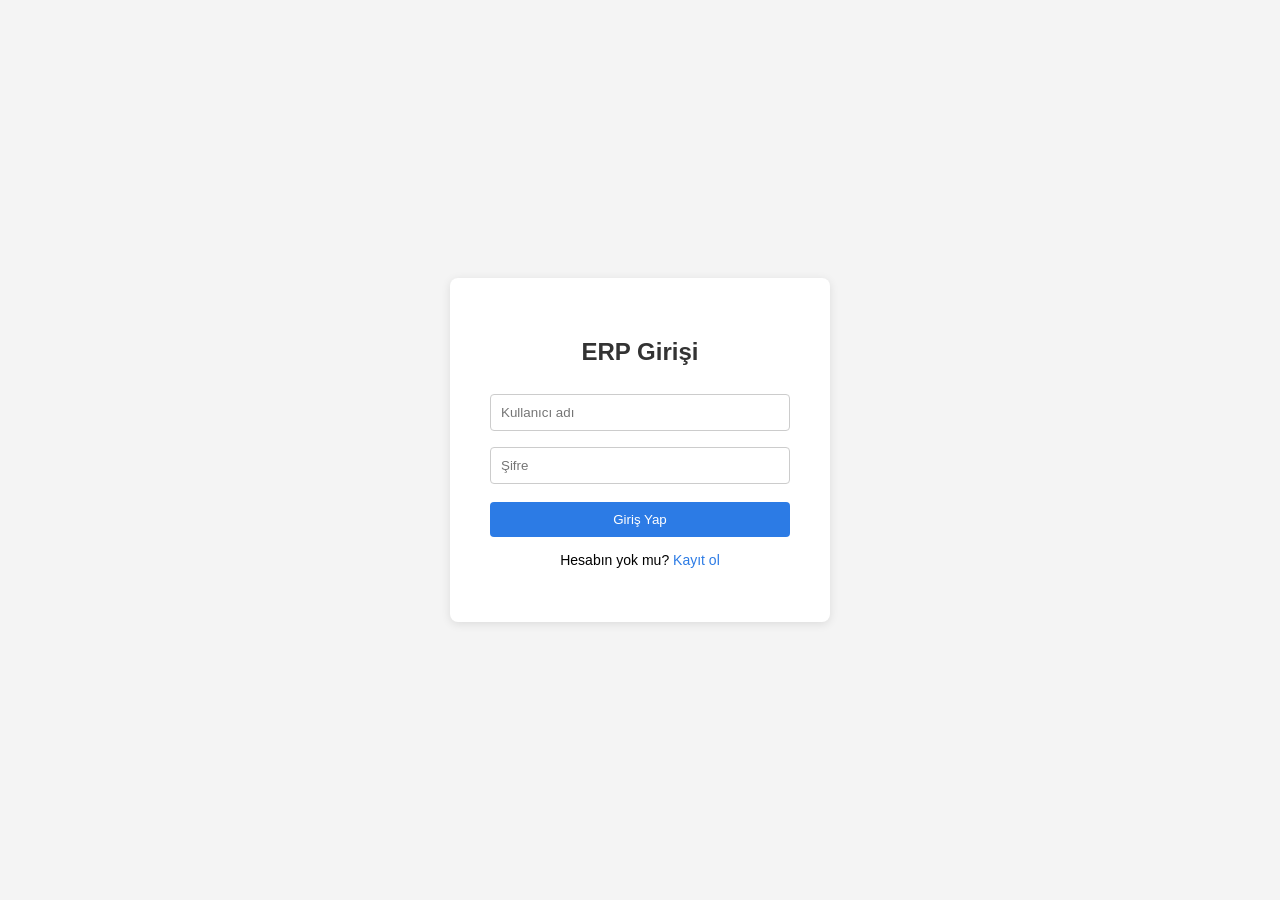
==== frontend/login.html @ ab796028 "first" ====
<!DOCTYPE html>
<html lang="tr">

<head>
    <meta charset="UTF-8">
    <title>ERP - Giriş</title>
    <style>
        body {
            font-family: Arial, sans-serif;
            background: #f4f4f4;
            display: flex;
            justify-content: center;
            align-items: center;
            height: 100vh;
            margin: 0;
        }

        .login-box {
            background: white;
            padding: 40px;
            border-radius: 8px;
            box-shadow: 0 2px 10px rgba(0, 0, 0, 0.1);
            width: 300px;
        }

        h2 {
            text-align: center;
            color: #333;
        }

        input {
            width: 100%;
            padding: 10px;
            margin: 8px 0;
            box-sizing: border-box;
            border: 1px solid #ccc;
            border-radius: 4px;
        }

        button {
            width: 100%;
            padding: 10px;
            background: #2c7be5;
            color: white;
            border: none;
            border-radius: 4px;
            cursor: pointer;
            margin-top: 10px;
        }

        button:hover {
            background: #1a5cb8;
        }

        #message {
            color: red;
            text-align: center;
            margin-top: 10px;
            font-size: 14px;
        }
    </style>
</head>

<body>

    <div class="login-box">
        <h2>ERP Girişi</h2>
        <input type="text" id="username" placeholder="Kullanıcı adı">
        <input type="password" id="password" placeholder="Şifre">
        <button onclick="login()">Giriş Yap</button>
        <p id="message"></p>
        <p style="text-align: center; margin-top: 15px; font-size: 14px;">
            Hesabın yok mu? <a href="register.html" style="color: #2c7be5; text-decoration: none;">Kayıt ol</a>
        </p>
    </div>

    <script>
        const API_URL = "http://localhost:5077/api";

        async function login() {
            const username = document.getElementById("username").value;
            const password = document.getElementById("password").value;
            const messageEl = document.getElementById("message");

            messageEl.textContent = "";

            try {
                const response = await fetch(`${API_URL}/users/login`, {
                    method: "POST",
                    headers: { "Content-Type": "application/json" },
                    body: JSON.stringify({ username, password })
                });

                if (!response.ok) {
                    messageEl.textContent = "Kullanıcı adı veya şifre hatalı.";
                    return;
                }

                const data = await response.json();

                sessionStorage.setItem("token", data.token);
                sessionStorage.setItem("username", data.username);

                window.location.href = "products.html";

            } catch (error) {
                messageEl.textContent = "Sunucuya bağlanılamadı.";
                console.error(error);
            }
        }
    </script>

</body>

</html>
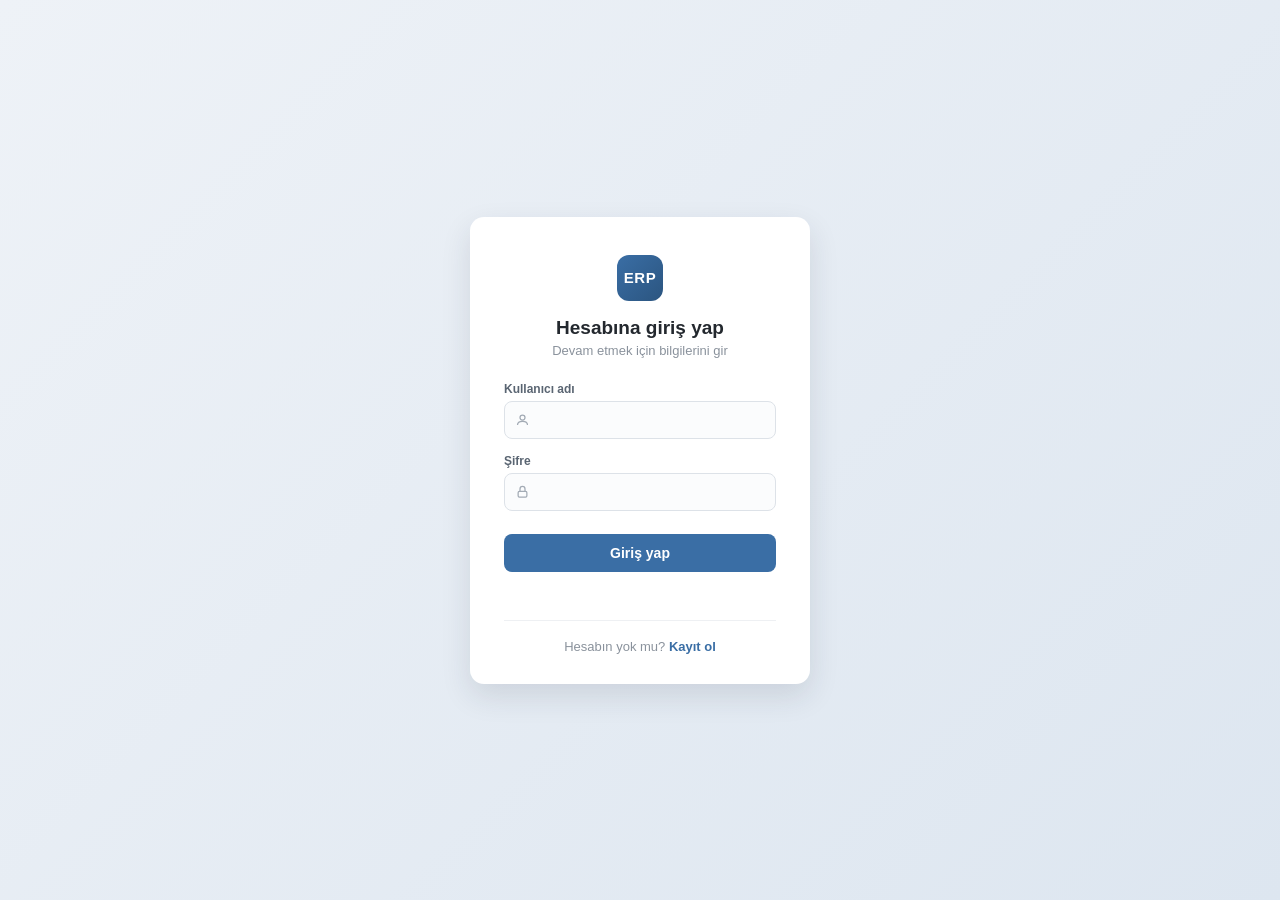
==== commit 2f68e3da: "Redis caching ayarları güncellendi" ====
--- a/frontend/login.html
+++ b/frontend/login.html
@@ -2,113 +2,258 @@
 <html lang="tr">
 
 <head>
-    <meta charset="UTF-8">
-    <title>ERP - Giriş</title>
-    <style>
-        body {
-            font-family: Arial, sans-serif;
-            background: #f4f4f4;
-            display: flex;
-            justify-content: center;
-            align-items: center;
-            height: 100vh;
-            margin: 0;
-        }
-
-        .login-box {
-            background: white;
-            padding: 40px;
-            border-radius: 8px;
-            box-shadow: 0 2px 10px rgba(0, 0, 0, 0.1);
-            width: 300px;
-        }
-
-        h2 {
-            text-align: center;
-            color: #333;
-        }
-
-        input {
-            width: 100%;
-            padding: 10px;
-            margin: 8px 0;
-            box-sizing: border-box;
-            border: 1px solid #ccc;
-            border-radius: 4px;
-        }
-
-        button {
-            width: 100%;
-            padding: 10px;
-            background: #2c7be5;
-            color: white;
-            border: none;
-            border-radius: 4px;
-            cursor: pointer;
-            margin-top: 10px;
-        }
-
-        button:hover {
-            background: #1a5cb8;
-        }
-
-        #message {
-            color: red;
-            text-align: center;
-            margin-top: 10px;
-            font-size: 14px;
-        }
-    </style>
+	<meta charset="UTF-8">
+	<meta name="viewport" content="width=device-width, initial-scale=1.0">
+	<title>Giriş | ERP</title>
+	<style>
+		* {
+			box-sizing: border-box;
+		}
+
+		body {
+			margin: 0;
+			min-height: 100vh;
+			display: flex;
+			align-items: center;
+			justify-content: center;
+			background: linear-gradient(135deg, #eef2f7 0%, #dde6f0 100%);
+			font-family: -apple-system, Segoe UI, Roboto, Tahoma, sans-serif;
+		}
+
+		.card {
+			background: #fff;
+			width: 340px;
+			padding: 38px 34px 30px;
+			border-radius: 14px;
+			box-shadow: 0 12px 30px rgba(31, 45, 61, 0.12);
+		}
+
+		.badge {
+			width: 46px;
+			height: 46px;
+			margin: 0 auto 16px;
+			border-radius: 12px;
+			background: linear-gradient(135deg, #3a6ea5, #2b5580);
+			color: #fff;
+			display: flex;
+			align-items: center;
+			justify-content: center;
+			font-weight: 700;
+			font-size: 15px;
+			letter-spacing: 0.5px;
+		}
+
+		.card h1 {
+			font-size: 19px;
+			margin: 0 0 4px;
+			text-align: center;
+			color: #23282e;
+		}
+
+		.subtitle {
+			text-align: center;
+			font-size: 13px;
+			color: #8a929c;
+			margin: 0 0 24px;
+		}
+
+		label {
+			display: block;
+			font-size: 12px;
+			font-weight: 600;
+			color: #5a6572;
+			margin-bottom: 5px;
+		}
+
+		.field {
+			margin-bottom: 15px;
+		}
+
+		.input-wrap {
+			position: relative;
+		}
+
+		.input-wrap svg {
+			position: absolute;
+			left: 11px;
+			top: 50%;
+			transform: translateY(-50%);
+			width: 15px;
+			height: 15px;
+			color: #a3abb5;
+		}
+
+		input {
+			width: 100%;
+			padding: 10px 12px 10px 34px;
+			border: 1.5px solid #dde2e8;
+			border-radius: 8px;
+			font-size: 14px;
+			background: #fbfcfd;
+			transition: border-color .15s ease, background .15s ease;
+		}
+
+		input:focus {
+			outline: none;
+			border-color: #3a6ea5;
+			background: #fff;
+		}
+
+		.submit-btn {
+			width: 100%;
+			padding: 11px;
+			margin-top: 8px;
+			border: none;
+			border-radius: 8px;
+			background: #3a6ea5;
+			color: #fff;
+			font-size: 14px;
+			font-weight: 600;
+			cursor: pointer;
+			transition: background .15s ease, transform .1s ease;
+		}
+
+		.submit-btn:hover {
+			background: #2f5c8a;
+		}
+
+		.submit-btn:active {
+			transform: translateY(1px);
+		}
+
+		.submit-btn:disabled {
+			background: #b3bcc6;
+			cursor: default;
+			transform: none;
+		}
+
+		.msg {
+			min-height: 16px;
+			text-align: center;
+			font-size: 13px;
+			margin-top: 12px;
+		}
+
+		.msg.err {
+			color: #c0392b;
+		}
+
+		.switch {
+			text-align: center;
+			font-size: 13px;
+			margin-top: 20px;
+			padding-top: 18px;
+			border-top: 1px solid #eef0f3;
+			color: #8a929c;
+		}
+
+		.switch a {
+			color: #3a6ea5;
+			text-decoration: none;
+			font-weight: 600;
+		}
+
+		.switch a:hover {
+			text-decoration: underline;
+		}
+	</style>
 </head>
 
 <body>
 
-    <div class="login-box">
-        <h2>ERP Girişi</h2>
-        <input type="text" id="username" placeholder="Kullanıcı adı">
-        <input type="password" id="password" placeholder="Şifre">
-        <button onclick="login()">Giriş Yap</button>
-        <p id="message"></p>
-        <p style="text-align: center; margin-top: 15px; font-size: 14px;">
-            Hesabın yok mu? <a href="register.html" style="color: #2c7be5; text-decoration: none;">Kayıt ol</a>
-        </p>
-    </div>
-
-    <script>
-        const API_URL = "http://localhost:5077/api";
-
-        async function login() {
-            const username = document.getElementById("username").value;
-            const password = document.getElementById("password").value;
-            const messageEl = document.getElementById("message");
-
-            messageEl.textContent = "";
-
-            try {
-                const response = await fetch(`${API_URL}/users/login`, {
-                    method: "POST",
-                    headers: { "Content-Type": "application/json" },
-                    body: JSON.stringify({ username, password })
-                });
-
-                if (!response.ok) {
-                    messageEl.textContent = "Kullanıcı adı veya şifre hatalı.";
-                    return;
-                }
-
-                const data = await response.json();
-
-                sessionStorage.setItem("token", data.token);
-                sessionStorage.setItem("username", data.username);
-
-                window.location.href = "products.html";
-
-            } catch (error) {
-                messageEl.textContent = "Sunucuya bağlanılamadı.";
-                console.error(error);
-            }
-        }
-    </script>
+	<div class="card">
+		<div class="badge">ERP</div>
+		<h1>Hesabına giriş yap</h1>
+		<p class="subtitle">Devam etmek için bilgilerini gir</p>
+
+		<div class="field">
+			<label for="username">Kullanıcı adı</label>
+			<div class="input-wrap">
+				<svg viewBox="0 0 24 24" fill="none" stroke="currentColor" stroke-width="2">
+					<circle cx="12" cy="8" r="4" />
+					<path d="M4 20c0-4 4-6 8-6s8 2 8 6" />
+				</svg>
+				<input id="username" type="text" autocomplete="username">
+			</div>
+		</div>
+
+		<div class="field">
+			<label for="password">Şifre</label>
+			<div class="input-wrap">
+				<svg viewBox="0 0 24 24" fill="none" stroke="currentColor" stroke-width="2">
+					<rect x="5" y="11" width="14" height="9" rx="2" />
+					<path d="M8 11V7a4 4 0 0 1 8 0v4" />
+				</svg>
+				<input id="password" type="password" autocomplete="current-password">
+			</div>
+		</div>
+
+		<button id="loginBtn" class="submit-btn">Giriş yap</button>
+		<div id="msg" class="msg"></div>
+
+		<div class="switch">
+			Hesabın yok mu? <a href="register.html">Kayıt ol</a>
+		</div>
+	</div>
+
+	<script>
+		var API_URL = "http://localhost:5077/api";
+
+		var userInput = document.getElementById("username");
+		var passInput = document.getElementById("password");
+		var msgBox = document.getElementById("msg");
+		var loginBtn = document.getElementById("loginBtn");
+
+		function showMsg(text) {
+			msgBox.textContent = text;
+			msgBox.className = text ? "msg err" : "msg";
+		}
+
+		async function doLogin() {
+			var user = userInput.value.trim();
+			var pass = passInput.value;
+
+			showMsg("");
+
+			if (!user || !pass) {
+				showMsg("Kullanıcı adı ve şifreni gir.");
+				return;
+			}
+
+			loginBtn.disabled = true;
+			loginBtn.textContent = "Giriş yapılıyor...";
+
+			try {
+				var res = await fetch(API_URL + "/users/login", {
+					method: "POST",
+					headers: { "Content-Type": "application/json" },
+					body: JSON.stringify({ username: user, password: pass })
+				});
+
+				if (!res.ok) {
+					var errTxt = await res.text();
+					showMsg(errTxt || "Kullanıcı adı veya şifre hatalı.");
+					return;
+				}
+
+				var data = await res.json();
+				sessionStorage.setItem("token", data.token);
+				sessionStorage.setItem("username", data.username);
+				window.location.href = "products.html";
+			} catch (e) {
+				showMsg("Sunucuya ulaşılamıyor.");
+			} finally {
+				loginBtn.disabled = false;
+				loginBtn.textContent = "Giriş yap";
+			}
+		}
+
+		loginBtn.addEventListener("click", doLogin);
+
+		passInput.addEventListener("keydown", function (e) {
+			if (e.key === "Enter") doLogin();
+		});
+	</script>
 
 </body>
 
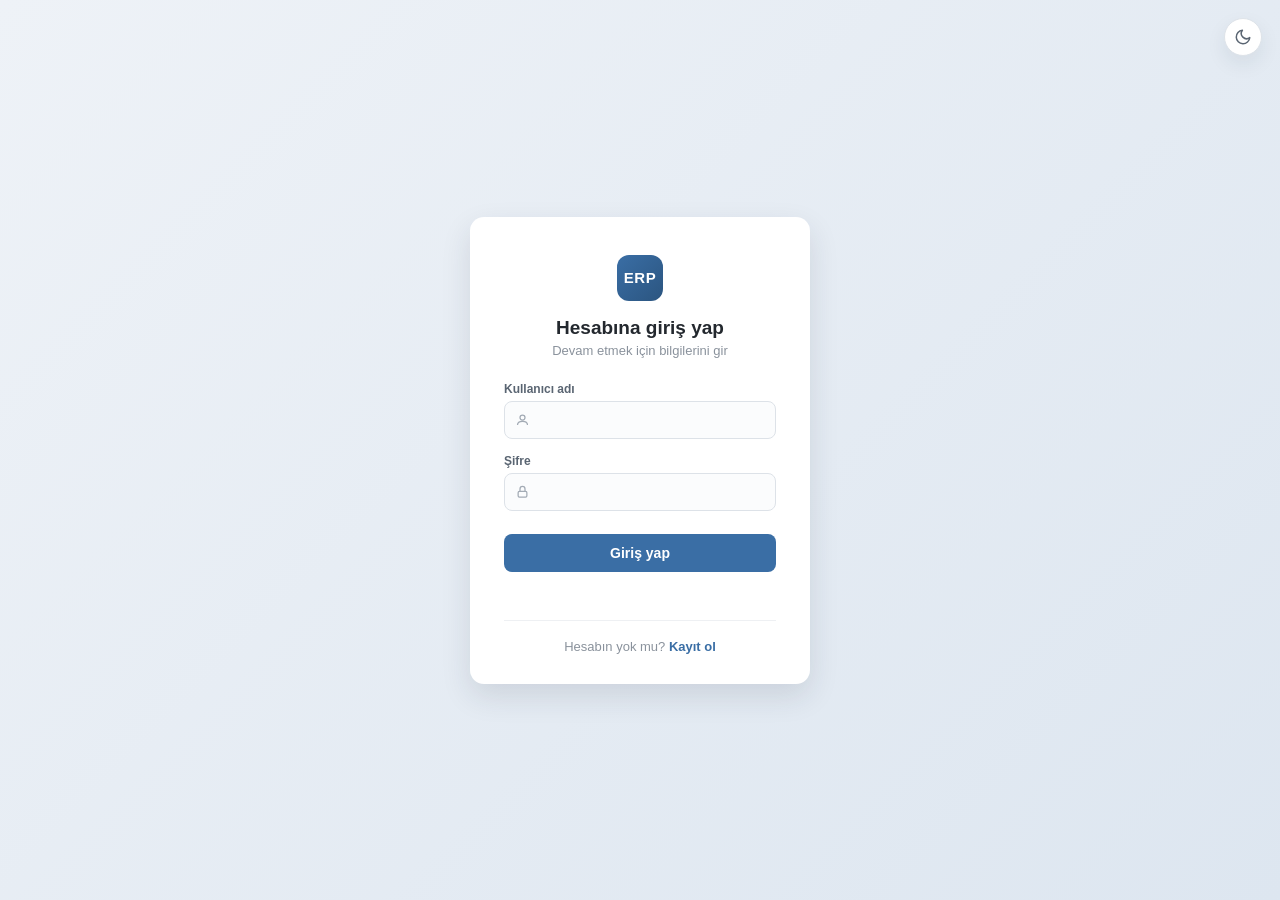
==== commit e2b66143: "Siyah/beyaz tema seçeneği eklendi - theme.css/theme.js: tema değişkenleri, sağ üstte otomatik tema t" ====
--- a/frontend/login.html
+++ b/frontend/login.html
@@ -3,6 +3,8 @@
 
 <head>
 	<meta charset="UTF-8">
+	<script src="theme.js"></script>
+	<link rel="stylesheet" href="theme.css">
 	<meta name="viewport" content="width=device-width, initial-scale=1.0">
 	<title>Giriş | ERP</title>
 	<style>
@@ -16,16 +18,16 @@
 			display: flex;
 			align-items: center;
 			justify-content: center;
-			background: linear-gradient(135deg, #eef2f7 0%, #dde6f0 100%);
+			background: linear-gradient(135deg, var(--color-bg-start) 0%, var(--color-bg-end) 100%);
 			font-family: -apple-system, Segoe UI, Roboto, Tahoma, sans-serif;
 		}
 
 		.card {
-			background: #fff;
+			background: var(--color-surface);
 			width: 340px;
 			padding: 38px 34px 30px;
 			border-radius: 14px;
-			box-shadow: 0 12px 30px rgba(31, 45, 61, 0.12);
+			box-shadow: var(--shadow-card-lg);
 		}
 
 		.badge {
@@ -33,7 +35,7 @@
 			height: 46px;
 			margin: 0 auto 16px;
 			border-radius: 12px;
-			background: linear-gradient(135deg, #3a6ea5, #2b5580);
+			background: linear-gradient(135deg, var(--color-accent), var(--color-accent-dark));
 			color: #fff;
 			display: flex;
 			align-items: center;
@@ -47,13 +49,13 @@
 			font-size: 19px;
 			margin: 0 0 4px;
 			text-align: center;
-			color: #23282e;
+			color: var(--color-text);
 		}
 
 		.subtitle {
 			text-align: center;
 			font-size: 13px;
-			color: #8a929c;
+			color: var(--color-text-muted);
 			margin: 0 0 24px;
 		}
 
@@ -61,7 +63,7 @@
 			display: block;
 			font-size: 12px;
 			font-weight: 600;
-			color: #5a6572;
+			color: var(--color-text-secondary);
 			margin-bottom: 5px;
 		}
 
@@ -80,23 +82,24 @@
 			transform: translateY(-50%);
 			width: 15px;
 			height: 15px;
-			color: #a3abb5;
+			color: var(--color-text-faint);
 		}
 
 		input {
 			width: 100%;
 			padding: 10px 12px 10px 34px;
-			border: 1.5px solid #dde2e8;
+			border: 1.5px solid var(--color-border);
 			border-radius: 8px;
 			font-size: 14px;
-			background: #fbfcfd;
+			background: var(--color-input-bg);
+			color: var(--color-text);
 			transition: border-color .15s ease, background .15s ease;
 		}
 
 		input:focus {
 			outline: none;
-			border-color: #3a6ea5;
-			background: #fff;
+			border-color: var(--color-accent);
+			background: var(--color-input-bg-focus);
 		}
 
 		.submit-btn {
@@ -105,7 +108,7 @@
 			margin-top: 8px;
 			border: none;
 			border-radius: 8px;
-			background: #3a6ea5;
+			background: var(--color-accent);
 			color: #fff;
 			font-size: 14px;
 			font-weight: 600;
@@ -114,7 +117,7 @@
 		}
 
 		.submit-btn:hover {
-			background: #2f5c8a;
+			background: var(--color-accent-hover);
 		}
 
 		.submit-btn:active {
@@ -122,7 +125,7 @@
 		}
 
 		.submit-btn:disabled {
-			background: #b3bcc6;
+			background: var(--color-disabled-bg);
 			cursor: default;
 			transform: none;
 		}
@@ -135,7 +138,7 @@
 		}
 
 		.msg.err {
-			color: #c0392b;
+			color: var(--color-danger);
 		}
 
 		.switch {
@@ -143,12 +146,12 @@
 			font-size: 13px;
 			margin-top: 20px;
 			padding-top: 18px;
-			border-top: 1px solid #eef0f3;
-			color: #8a929c;
+			border-top: 1px solid var(--color-border-light);
+			color: var(--color-text-muted);
 		}
 
 		.switch a {
-			color: #3a6ea5;
+			color: var(--color-accent);
 			text-decoration: none;
 			font-weight: 600;
 		}
--- a/frontend/theme.css
+++ b/frontend/theme.css
@@ -0,0 +1,128 @@
+/*
+ * Ortak tema degiskenleri (acik/koyu - beyaz/siyah).
+ * Her sayfanin kendi <style> blogu bu degiskenleri (var(--...)) kullanir,
+ * boylece tema degisince renkler tek yerden guncellenir.
+ *
+ * Aktif tema, <html> etiketindeki data-theme attribute'u ile belirlenir
+ * (theme.js tarafindan yonetilir). Attribute yoksa/"light" ise varsayilan
+ * (beyaz) tema, "dark" ise siyah tema uygulanir.
+ */
+
+:root {
+    --color-bg-start: #eef2f7;
+    --color-bg-end: #dde6f0;
+    --color-surface: #ffffff;
+    --color-surface-alt: #fafbfc;
+    --color-input-bg: #fbfcfd;
+    --color-input-bg-focus: #ffffff;
+
+    --color-text: #23282e;
+    --color-text-secondary: #5a6572;
+    --color-text-muted: #8a929c;
+    --color-text-faint: #a3abb5;
+
+    --color-border: #dde2e8;
+    --color-border-light: #eef0f3;
+
+    --color-accent: #3a6ea5;
+    --color-accent-hover: #2f5c8a;
+    --color-accent-dark: #2b5580;
+    --color-accent-soft-bg: #eef2f7;
+
+    --color-danger: #c0392b;
+    --color-danger-bg: #fbeaea;
+    --color-success: #2c7a4b;
+    --color-success-bg: #eaf3ee;
+
+    --color-ghost-bg: #eef0f3;
+    --color-ghost-bg-hover: #e3e6ea;
+    --color-disabled-bg: #b3bcc6;
+
+    --color-overlay-bg: rgba(23, 30, 38, 0.45);
+
+    --shadow-card: 0 8px 20px rgba(31, 45, 61, 0.08);
+    --shadow-card-lg: 0 12px 30px rgba(31, 45, 61, 0.12);
+    --shadow-modal: 0 20px 45px rgba(0, 0, 0, 0.2);
+}
+
+html[data-theme="dark"] {
+    --color-bg-start: #0b0c0e;
+    --color-bg-end: #000000;
+    --color-surface: #1a1b1e;
+    --color-surface-alt: #202126;
+    --color-input-bg: #1e1f24;
+    --color-input-bg-focus: #26272c;
+
+    --color-text: #f2f3f5;
+    --color-text-secondary: #b7bcc4;
+    --color-text-muted: #9aa0ab;
+    --color-text-faint: #6c7178;
+
+    --color-border: #34363c;
+    --color-border-light: #2a2b30;
+
+    --color-accent: #5b93c9;
+    --color-accent-hover: #74a6d8;
+    --color-accent-dark: #3a6ea5;
+    --color-accent-soft-bg: #17232f;
+
+    --color-danger: #e2594b;
+    --color-danger-bg: #3a1e1c;
+    --color-success: #4caf7d;
+    --color-success-bg: #163723;
+
+    --color-ghost-bg: #2a2b30;
+    --color-ghost-bg-hover: #34363c;
+    --color-disabled-bg: #4a4d54;
+
+    --color-overlay-bg: rgba(0, 0, 0, 0.6);
+
+    --shadow-card: 0 8px 20px rgba(0, 0, 0, 0.35);
+    --shadow-card-lg: 0 12px 30px rgba(0, 0, 0, 0.45);
+    --shadow-modal: 0 20px 45px rgba(0, 0, 0, 0.55);
+}
+
+html {
+    background: var(--color-bg-start);
+}
+
+/* theme.js tarafindan sayfaya otomatik eklenen sag ust tema butonu */
+.theme-toggle-btn {
+    position: fixed;
+    top: 18px;
+    right: 18px;
+    z-index: 500;
+    width: 38px;
+    height: 38px;
+    border-radius: 50%;
+    border: 1.5px solid var(--color-border);
+    background: var(--color-surface);
+    color: var(--color-text-secondary);
+    display: flex;
+    align-items: center;
+    justify-content: center;
+    cursor: pointer;
+    padding: 0;
+    box-shadow: var(--shadow-card);
+    transition: background .15s ease, color .15s ease, transform .1s ease, border-color .15s ease;
+}
+
+.theme-toggle-btn:hover {
+    color: var(--color-accent);
+    border-color: var(--color-accent);
+    transform: translateY(-1px);
+}
+
+.theme-toggle-btn svg {
+    width: 18px;
+    height: 18px;
+}
+
+@media (max-width: 480px) {
+    .theme-toggle-btn {
+        top: 12px;
+        right: 12px;
+        width: 34px;
+        height: 34px;
+    }
+}
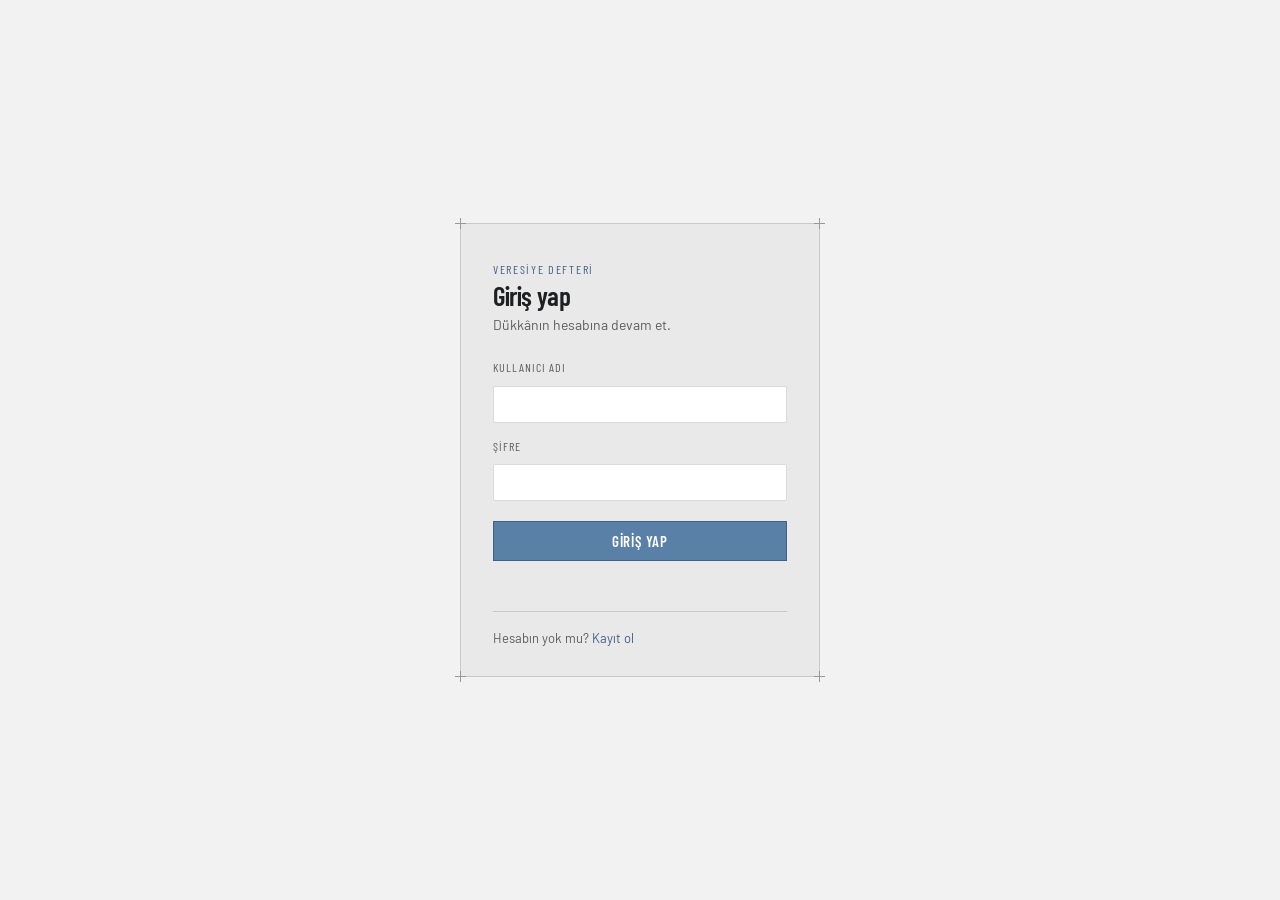
==== commit 741b57aa: "Ürün/satış modelini Dijital Veresiye Defteri'ne dönüştür Domain katmanı baştan kuruldu; oturum/CSRF/" ====
--- a/frontend/login.html
+++ b/frontend/login.html
@@ -3,246 +3,94 @@
 
 <head>
 	<meta charset="UTF-8">
-	<script src="theme.js"></script>
-	<link rel="stylesheet" href="theme.css">
 	<meta name="viewport" content="width=device-width, initial-scale=1.0">
-	<title>Giriş | ERP</title>
+	<title>Giriş · Veresiye Defteri</title>
+	<link rel="stylesheet" href="industry.css">
+	<link rel="stylesheet" href="app.css">
+	<script src="csrf.js"></script>
+	<script src="config.js"></script>
 	<style>
-		* {
-			box-sizing: border-box;
+		body { display: flex; align-items: center; justify-content: center; min-height: 100vh; }
+		.auth-card {
+			position: relative; width: 360px;
+			border: 1px solid var(--color-divider); background: var(--color-surface);
+			padding: 36px 32px 28px;
 		}
-
-		body {
-			margin: 0;
-			min-height: 100vh;
-			display: flex;
-			align-items: center;
-			justify-content: center;
-			background: linear-gradient(135deg, var(--color-bg-start) 0%, var(--color-bg-end) 100%);
-			font-family: -apple-system, Segoe UI, Roboto, Tahoma, sans-serif;
+		.auth-kicker {
+			font-family: var(--font-heading); font-size: 12px;
+			letter-spacing: .14em; text-transform: uppercase; color: var(--color-accent-700);
 		}
-
-		.card {
-			background: var(--color-surface);
-			width: 340px;
-			padding: 38px 34px 30px;
-			border-radius: 14px;
-			box-shadow: var(--shadow-card-lg);
-		}
-
-		.badge {
-			width: 46px;
-			height: 46px;
-			margin: 0 auto 16px;
-			border-radius: 12px;
-			background: linear-gradient(135deg, var(--color-accent), var(--color-accent-dark));
-			color: #fff;
-			display: flex;
-			align-items: center;
-			justify-content: center;
-			font-weight: 700;
-			font-size: 15px;
-			letter-spacing: 0.5px;
-		}
-
-		.card h1 {
-			font-size: 19px;
-			margin: 0 0 4px;
-			text-align: center;
-			color: var(--color-text);
-		}
-
-		.subtitle {
-			text-align: center;
-			font-size: 13px;
-			color: var(--color-text-muted);
-			margin: 0 0 24px;
-		}
-
-		label {
-			display: block;
-			font-size: 12px;
-			font-weight: 600;
-			color: var(--color-text-secondary);
-			margin-bottom: 5px;
-		}
-
-		.field {
-			margin-bottom: 15px;
-		}
-
-		.input-wrap {
-			position: relative;
-		}
-
-		.input-wrap svg {
-			position: absolute;
-			left: 11px;
-			top: 50%;
-			transform: translateY(-50%);
-			width: 15px;
-			height: 15px;
-			color: var(--color-text-faint);
-		}
-
-		input {
-			width: 100%;
-			padding: 10px 12px 10px 34px;
-			border: 1.5px solid var(--color-border);
-			border-radius: 8px;
-			font-size: 14px;
-			background: var(--color-input-bg);
-			color: var(--color-text);
-			transition: border-color .15s ease, background .15s ease;
-		}
-
-		input:focus {
-			outline: none;
-			border-color: var(--color-accent);
-			background: var(--color-input-bg-focus);
-		}
-
-		.submit-btn {
-			width: 100%;
-			padding: 11px;
-			margin-top: 8px;
-			border: none;
-			border-radius: 8px;
-			background: var(--color-accent);
-			color: #fff;
-			font-size: 14px;
-			font-weight: 600;
-			cursor: pointer;
-			transition: background .15s ease, transform .1s ease;
-		}
-
-		.submit-btn:hover {
-			background: var(--color-accent-hover);
-		}
-
-		.submit-btn:active {
-			transform: translateY(1px);
-		}
-
-		.submit-btn:disabled {
-			background: var(--color-disabled-bg);
-			cursor: default;
-			transform: none;
-		}
-
-		.msg {
-			min-height: 16px;
-			text-align: center;
-			font-size: 13px;
-			margin-top: 12px;
-		}
-
-		.msg.err {
-			color: var(--color-danger);
-		}
-
-		.switch {
-			text-align: center;
-			font-size: 13px;
-			margin-top: 20px;
-			padding-top: 18px;
-			border-top: 1px solid var(--color-border-light);
-			color: var(--color-text-muted);
-		}
-
-		.switch a {
-			color: var(--color-accent);
-			text-decoration: none;
-			font-weight: 600;
-		}
-
-		.switch a:hover {
-			text-decoration: underline;
+		.auth-card h1 { font-size: 27px; margin: 2px 0 4px; }
+		.auth-card .lead { color: var(--color-neutral-700); margin: 0 0 22px; font-size: 14px; }
+		.auth-card .field { margin-bottom: 14px; }
+		.auth-card .btn { width: 100%; justify-content: center; margin-top: 6px; }
+		.auth-msg { min-height: 18px; font-size: 13px; margin-top: 12px; color: var(--c-debt-deep); }
+		.auth-msg.ok { color: var(--c-paid-deep); }
+		.auth-switch {
+			margin-top: 20px; padding-top: 16px; font-size: 13px;
+			border-top: 1px solid var(--color-divider); color: var(--color-neutral-700);
 		}
 	</style>
 </head>
 
 <body>
-
-	<div class="card">
-		<div class="badge">ERP</div>
-		<h1>Hesabına giriş yap</h1>
-		<p class="subtitle">Devam etmek için bilgilerini gir</p>
+	<div class="auth-card">
+		<i class="corner tl"></i><i class="corner tr"></i><i class="corner bl"></i><i class="corner br"></i>
+		<div class="auth-kicker">Veresiye Defteri</div>
+		<h1>Giriş yap</h1>
+		<p class="lead">Dükkânın hesabına devam et.</p>
 
 		<div class="field">
 			<label for="username">Kullanıcı adı</label>
-			<div class="input-wrap">
-				<svg viewBox="0 0 24 24" fill="none" stroke="currentColor" stroke-width="2">
-					<circle cx="12" cy="8" r="4" />
-					<path d="M4 20c0-4 4-6 8-6s8 2 8 6" />
-				</svg>
-				<input id="username" type="text" autocomplete="username">
-			</div>
+			<input id="username" type="text" autocomplete="username">
+		</div>
+		<div class="field">
+			<label for="password">Şifre</label>
+			<input id="password" type="password" autocomplete="current-password">
 		</div>
 
-		<div class="field">
-			<label for="password">Şifre</label>
-			<div class="input-wrap">
-				<svg viewBox="0 0 24 24" fill="none" stroke="currentColor" stroke-width="2">
-					<rect x="5" y="11" width="14" height="9" rx="2" />
-					<path d="M8 11V7a4 4 0 0 1 8 0v4" />
-				</svg>
-				<input id="password" type="password" autocomplete="current-password">
-			</div>
-		</div>
+		<button id="loginBtn" class="btn primary">Giriş yap</button>
+		<div id="msg" class="auth-msg"></div>
 
-		<button id="loginBtn" class="submit-btn">Giriş yap</button>
-		<div id="msg" class="msg"></div>
-
-		<div class="switch">
-			Hesabın yok mu? <a href="register.html">Kayıt ol</a>
-		</div>
+		<div class="auth-switch">Hesabın yok mu? <a href="register.html">Kayıt ol</a></div>
 	</div>
 
 	<script>
-		var API_URL = "http://localhost:5077/api";
-
+		var API_URL = window.API_URL;
 		var userInput = document.getElementById("username");
 		var passInput = document.getElementById("password");
 		var msgBox = document.getElementById("msg");
 		var loginBtn = document.getElementById("loginBtn");
 
-		function showMsg(text) {
+		if (sessionStorage.getItem("token")) window.location.replace("dashboard.html");
+
+		CsrfHelper.prime(API_URL);
+
+		function showMsg(text, ok) {
 			msgBox.textContent = text;
-			msgBox.className = text ? "msg err" : "msg";
+			msgBox.className = "auth-msg" + (ok ? " ok" : "");
 		}
 
 		async function doLogin() {
 			var user = userInput.value.trim();
 			var pass = passInput.value;
-
 			showMsg("");
-
-			if (!user || !pass) {
-				showMsg("Kullanıcı adı ve şifreni gir.");
-				return;
-			}
+			if (!user || !pass) { showMsg("Kullanıcı adı ve şifreni gir."); return; }
 
 			loginBtn.disabled = true;
-			loginBtn.textContent = "Giriş yapılıyor...";
-
+			loginBtn.textContent = "Giriş yapılıyor…";
 			try {
 				var res = await fetch(API_URL + "/users/login", {
 					method: "POST",
-					headers: { "Content-Type": "application/json" },
+					credentials: "include",
+					headers: { "Content-Type": "application/json", "X-CSRF-Token": CsrfHelper.getToken() },
 					body: JSON.stringify({ username: user, password: pass })
 				});
-
-				if (!res.ok) {
-					var errTxt = await res.text();
-					showMsg(errTxt || "Kullanıcı adı veya şifre hatalı.");
-					return;
-				}
-
+				if (!res.ok) { showMsg((await res.text()) || "Kullanıcı adı veya şifre hatalı."); return; }
 				var data = await res.json();
 				sessionStorage.setItem("token", data.token);
 				sessionStorage.setItem("username", data.username);
-				window.location.href = "products.html";
+				window.location.href = "dashboard.html";
 			} catch (e) {
 				showMsg("Sunucuya ulaşılamıyor.");
 			} finally {
@@ -252,12 +100,8 @@
 		}
 
 		loginBtn.addEventListener("click", doLogin);
-
-		passInput.addEventListener("keydown", function (e) {
-			if (e.key === "Enter") doLogin();
-		});
+		passInput.addEventListener("keydown", function (e) { if (e.key === "Enter") doLogin(); });
 	</script>
-
 </body>
 
-</html>+</html>
--- a/frontend/industry.css
+++ b/frontend/industry.css
@@ -0,0 +1,286 @@
+/* Industry — design-system tokens and component classes. This file is the source of truth for the system's look; retune it here and see readme.md. */
+@import url('https://fonts.googleapis.com/css2?family=Barlow:wght@400;500;700&family=Barlow+Condensed:wght@400;600&display=swap');
+
+:root {
+  --color-bg: #f2f2f3;
+  --color-surface: #e9e9ea;
+  --color-text: #1d1f20;
+  --color-accent: #5980a6;
+  --color-accent-2: #728fab;
+  --color-divider: color-mix(in srgb, #1d1f20 16%, transparent);
+
+  /* Tonal ramps — generated in OKLCH on one shared lightness scale, so the
+     same step of any role matches the others in visual value. */
+  --color-neutral-100: #f5f5f8;
+  --color-neutral-200: #e7e7ea;
+  --color-neutral-300: #d4d4d7;
+  --color-neutral-400: #b7b7ba;
+  --color-neutral-500: #98989b;
+  --color-neutral-600: #7a7a7d;
+  --color-neutral-700: #5d5d60;
+  --color-neutral-800: #424244;
+  --color-neutral-900: #2b2b2d;
+
+  --color-accent-100: #eef6ff;
+  --color-accent-200: #d6ebff;
+  --color-accent-300: #b5d9fd;
+  --color-accent-400: #94bce3;
+  --color-accent-500: #749dc4;
+  --color-accent-600: #597ea3;
+  --color-accent-700: #416180;
+  --color-accent-800: #2c455d;
+  --color-accent-900: #1d2d3d;
+
+  --color-accent-2-100: #eef6ff;
+  --color-accent-2-200: #d6ebff;
+  --color-accent-2-300: #bdd8f2;
+  --color-accent-2-400: #9ebbd8;
+  --color-accent-2-500: #7e9cb8;
+  --color-accent-2-600: #627d98;
+  --color-accent-2-700: #486077;
+  --color-accent-2-800: #314457;
+  --color-accent-2-900: #1f2d3a;
+
+  --font-heading: "Barlow Condensed", system-ui, sans-serif;
+  --font-heading-weight: 600;
+  --font-body: "Barlow", system-ui, sans-serif;
+
+  --space-1: 3.4px;
+  --space-2: 6.8px;
+  --space-3: 10.2px;
+  --space-4: 13.6px;
+  --space-6: 20.4px;
+  --space-8: 27.2px;
+
+  --radius-sm: 2px;
+  --radius-md: 4px;
+  --radius-lg: 7px;
+
+  /* Elevation — derived from the ground: soft ink-tinted shadows on a
+     light theme, a hairline edge + ambient darkness on a dark one. */
+  --shadow-sm: 0 1px 2px color-mix(in srgb, #2b2b2d 14%, transparent);
+  --shadow-md: 0 3px 10px color-mix(in srgb, #2b2b2d 16%, transparent);
+  --shadow-lg: 0 12px 32px color-mix(in srgb, #2b2b2d 22%, transparent);
+}
+
+body {
+  background: var(--color-bg);
+  color: var(--color-text);
+  font-family: var(--font-body);
+}
+h1, h2, h3, h4 { font-family: var(--font-heading); font-weight: var(--font-heading-weight); }
+
+.blueprint {
+  position: relative;
+  border: 1px solid var(--color-divider);
+  border-radius: 0;
+}
+/* The overlay image treatments (halftone, duotone) clip their overlay
+   (overflow:hidden); a blueprint wrapper draws its registration marks
+   outside the box, so when both classes share a wrapper the frame must
+   win. */
+.blueprint.halftone, .blueprint.plate, .blueprint.duotone { overflow: visible; }
+.blueprint > .corner {
+  position: absolute; width: 11px; height: 11px;
+  color: color-mix(in srgb, var(--color-text) 55%, transparent);
+}
+.blueprint > .corner::before, .blueprint > .corner::after {
+  content: ""; position: absolute; background: currentColor;
+}
+.blueprint > .corner::before { left: 5px; top: 0; width: 1px; height: 100%; }
+.blueprint > .corner::after  { top: 5px; left: 0; width: 100%; height: 1px; }
+.blueprint > .corner.tl { top: -6px; left: -6px; }
+.blueprint > .corner.tr { top: -6px; right: -6px; }
+.blueprint > .corner.bl { bottom: -6px; left: -6px; }
+.blueprint > .corner.br { bottom: -6px; right: -6px; }
+
+.duotone{position:relative;overflow:hidden}
+.duotone::after{content:"";position:absolute;inset:0;pointer-events:none;
+  background:var(--color-accent);mix-blend-mode:color}
+
+/* ══════════════════════════════════════════════════════════════════════════
+   Components — built with the tokens above. Plain CSS
+   on plain HTML: no JavaScript, no build step. Each class is documented in
+   readme.md and demonstrated in foundations/ and components/.
+   ══════════════════════════════════════════════════════════════════════ */
+
+*, *::before, *::after { box-sizing: border-box; }
+body { margin: 0; font-size: 15px; line-height: 1.55; font-weight: 400; }
+h1, h2, h3, h4, h5, h6 {
+  font-family: var(--font-heading); font-weight: var(--font-heading-weight);
+  line-height: 1.12; letter-spacing: -0.015em; margin: 0 0 var(--space-2);
+}
+h1 { font-size: 42px; }
+h2 { font-size: 32px; }
+h3 { font-size: 25px; }
+h4 { font-size: 20px; }
+h5 { font-size: 16px; }
+h6 { font-size: 13px; }
+h6 { letter-spacing: 0.08em; text-transform: uppercase; }
+p { margin: 0 0 var(--space-3); }
+a { color: var(--color-accent); text-underline-offset: 3px; }
+img { display: block; max-width: 100%; }
+figure { margin: 0; }
+figcaption {
+  font-size: 11px; margin-top: var(--space-1);
+  color: color-mix(in srgb, var(--color-text) 55%, transparent);
+}
+.text-muted { color: color-mix(in srgb, var(--color-text) 55%, transparent); }
+:focus { outline: none; }
+:focus-visible { outline: 2px solid var(--color-accent); outline-offset: 2px; }
+::selection { background: color-mix(in srgb, var(--color-accent) 30%, transparent); }
+
+/* — rules — */
+.hr {
+  height: 1px; border: 0; margin: var(--space-4) 0;
+  background: var(--color-divider);
+}
+
+/* — buttons — */
+.btn {
+  display: inline-flex; align-items: center; justify-content: center; gap: 6px;
+  cursor: pointer; text-decoration: none;
+  font-family: var(--font-heading); font-weight: var(--font-heading-weight);
+  font-size: 14px; line-height: 1.2; color: var(--color-text); /* matches the .input's 14px —
+     the pair sits side by side in sign-up rows */
+  background: transparent; border: 1px solid transparent;
+  padding: var(--space-2) calc(var(--space-3) * 1.2);
+  border-radius: var(--radius-md);
+}
+.btn svg { display: block; }
+.btn:disabled { opacity: 0.45; cursor: not-allowed; }
+.btn-primary { background: var(--color-accent); color: var(--color-bg); }
+.btn-primary:hover { background: var(--color-accent-600); }
+.btn-primary:active { background: var(--color-accent-700); }
+.btn-secondary { border-color: var(--color-divider); }
+.btn-secondary:hover { background: color-mix(in srgb, var(--color-text) 7%, transparent); }
+.btn-secondary:active { background: color-mix(in srgb, var(--color-text) 14%, transparent); }
+.btn-ghost { color: var(--color-accent); padding-inline: var(--space-1); }
+.btn-ghost:hover { background: color-mix(in srgb, var(--color-accent) 10%, transparent); }
+.btn-ghost:active { background: color-mix(in srgb, var(--color-accent) 18%, transparent); }
+.btn-icon { width: 36px; height: 36px; padding: 0; }
+.btn-block { width: 100%; margin-top: var(--space-2); }
+
+/* — forms — */
+.field > label {
+  display: block; font-size: 12px; margin-bottom: 5px;
+  color: color-mix(in srgb, var(--color-text) 70%, transparent);
+}
+.input {
+  width: 100%; min-height: 36px; padding: 6px 10px; font: inherit;
+  font-size: 14px; color: var(--color-text); caret-color: var(--color-accent);
+  background: var(--color-surface);
+  border: 1px solid var(--color-divider); border-radius: var(--radius-md);
+}
+.input:hover { border-color: color-mix(in srgb, var(--color-text) 45%, transparent); }
+.input:focus-visible { border-color: var(--color-accent); outline-offset: 0; }
+textarea.input { min-height: 90px; resize: vertical; }
+.radio { display: inline-flex; align-items: center; gap: 8px; cursor: pointer; font-size: 14px; }
+.radio input, .seg-opt input {
+  position: absolute; opacity: 0; width: 0; height: 0; pointer-events: none;
+}
+.radio .dot {
+  width: 16px; height: 16px; flex: none; border-radius: 50%;
+  border: 1.5px solid var(--color-divider);
+}
+.radio:hover .dot { border-color: var(--color-accent); }
+.radio input:checked + .dot {
+  border-color: var(--color-accent); background: var(--color-accent);
+  box-shadow: inset 0 0 0 4px var(--color-bg);
+}
+.radio input:focus-visible + .dot { outline: 2px solid var(--color-accent); outline-offset: 2px; }
+.seg {
+  display: inline-flex; overflow: hidden;
+  border: 1px solid var(--color-divider); border-radius: var(--radius-md);
+}
+.seg-opt {
+  display: inline-flex; align-items: center; gap: 6px;
+  padding: 7px 12px; font-size: 13px; cursor: pointer;
+}
+.seg-opt + .seg-opt { border-left: 1px solid var(--color-divider); }
+.seg-opt:has(input:checked) { background: var(--color-accent); color: var(--color-bg); }
+.seg-opt:not(:has(input:checked)):hover { background: color-mix(in srgb, var(--color-text) 7%, transparent); }
+.seg-opt:has(input:focus-visible) { outline: 2px solid var(--color-accent); outline-offset: -2px; }
+
+/* — cards — */
+.card {
+  display: flex; flex-direction: column; gap: var(--space-2);
+  padding: var(--space-3); border-radius: var(--radius-md); background: var(--color-surface);
+}
+.card-kicker { font-size: 10px; letter-spacing: 0.1em; text-transform: uppercase; color: var(--color-accent); }
+.card-title {
+  font-family: var(--font-heading); font-weight: var(--font-heading-weight);
+  font-size: 17px; line-height: 1.2;
+}
+.card-body { margin: 0; font-size: 13px; opacity: 0.8; flex: 1; }
+.card-meta {
+  display: flex; align-items: center; gap: 6px; font-size: 11px;
+  color: color-mix(in srgb, var(--color-text) 50%, transparent);
+}
+.elev-sm { box-shadow: var(--shadow-sm); }
+.elev-md { box-shadow: var(--shadow-md); }
+.elev-lg { box-shadow: var(--shadow-lg); }
+
+/* — tags — */
+.tag {
+  display: inline-flex; align-items: center; font-size: 11px;
+  letter-spacing: 0.02em; padding: 3px 10px;
+  border-radius: calc(var(--radius-md) * 0.75);
+}
+.tag-accent { background: var(--color-accent-100); color: var(--color-accent-800); }
+.tag-accent-2 { background: var(--color-accent-2-100); color: var(--color-accent-2-800); }
+.tag-neutral { background: var(--color-neutral-100); color: var(--color-neutral-800); }
+.tag-outline { border: 1px solid var(--color-accent); color: var(--color-accent); }
+
+/* — navigation — */
+.nav {
+  display: flex; align-items: center; gap: var(--space-4);
+  padding: var(--space-3) var(--space-4);
+  border-bottom: none;
+}
+.nav-brand {
+  font-family: var(--font-heading); font-weight: var(--font-heading-weight);
+  font-size: 18px; margin-right: auto;
+}
+.nav a { color: inherit; text-decoration: none; font-size: 14px; }
+.nav a:hover, .nav a[aria-current='page'] { color: var(--color-accent); }
+
+/* — tables — */
+.table { width: 100%; border-collapse: collapse; font-size: 14px; }
+.table th {
+  text-align: left; font-size: 11px; letter-spacing: 0.08em; text-transform: uppercase;
+  color: color-mix(in srgb, var(--color-text) 60%, transparent);
+  padding: var(--space-2); border-bottom: 1px solid var(--color-divider);
+}
+.table td {
+  padding: var(--space-2);
+  border-bottom: 1px solid color-mix(in srgb, var(--color-text) 8%, transparent);
+}
+.table tbody tr:hover { background: color-mix(in srgb, var(--color-text) 4%, transparent); }
+
+/* — dialog — */
+.dialog-backdrop {
+  position: fixed; inset: 0; display: grid; place-items: center;
+  padding: var(--space-4);
+  background: color-mix(in srgb, var(--color-neutral-900) 50%, transparent);
+}
+.dialog {
+  width: min(440px, 100%); display: flex; flex-direction: column; gap: var(--space-3);
+  padding: var(--space-4); border-radius: var(--radius-lg);
+  background: var(--color-surface); box-shadow: var(--shadow-lg);
+}
+.dialog-title {
+  font-family: var(--font-heading); font-weight: var(--font-heading-weight);
+  font-size: 20px;
+}
+.dialog-body { font-size: 14px; opacity: 0.85; }
+.dialog-actions { display: flex; justify-content: flex-end; gap: var(--space-2); margin-top: var(--space-2); }
+
+/* — blueprint frame: components are wireframe objects (see .blueprint
+     and .corner above) — square, transparent, hairline-bordered — */
+.card, .btn, .input, .tag, .seg, .dialog { border-radius: 0; }
+.card, .dialog { background: transparent; border: 1px solid var(--color-divider); }
+.btn { border: 1px solid var(--color-divider); }
+.btn-primary { border-color: var(--color-accent); }
+.btn-ghost { border-color: transparent; }
+
--- a/frontend/app.css
+++ b/frontend/app.css
@@ -0,0 +1,312 @@
+/*
+ * Veresiye Defteri - uygulama kabuğu ve ortak bileşenler.
+ * Renk/tipografi tokenları industry.css'ten gelir; burada yalnızca
+ * anlam renkleri (borç/ödeme/uyarı) ve sayfa düzeni tanımlanır.
+ */
+
+:root {
+  /* Anlam renkleri - hepsi accent ile aynı OKLCH kroma/açıklık ailesinde,
+     yalnızca ton (hue) değişir. Tasarımdan birebir. */
+  --c-debt: oklch(.55 .12 27);
+  --c-debt-tint: oklch(.955 .028 27);
+  --c-debt-deep: oklch(.42 .11 27);
+  --c-debt-lite: oklch(.80 .10 27);
+
+  --c-paid: oklch(.53 .11 152);
+  --c-paid-tint: oklch(.955 .03 152);
+  --c-paid-deep: oklch(.40 .10 152);
+
+  --c-warn: oklch(.68 .13 72);
+  --c-warn-tint: oklch(.955 .045 82);
+  --c-warn-deep: oklch(.46 .11 66);
+
+  --c-steel: var(--color-accent);
+  --c-steel-tint: oklch(.955 .028 250);
+  --c-steel-deep: var(--color-accent-800);
+
+  --c-ink: oklch(.50 .11 300);
+  --c-ink-tint: oklch(.955 .03 300);
+  --c-ink-deep: oklch(.40 .10 300);
+}
+
+* { box-sizing: border-box; }
+
+body {
+  margin: 0;
+  background: var(--color-bg);
+  color: var(--color-text);
+  font-family: var(--font-body);
+  font-size: 15px;
+}
+
+a { color: var(--color-accent-700); text-decoration: none; }
+a:hover { color: var(--color-accent-900); }
+
+input, select, button, textarea { font-family: inherit; font-size: 14px; }
+input:focus-visible, select:focus-visible, textarea:focus-visible, button:focus-visible {
+  outline: 2px solid var(--color-accent); outline-offset: 2px;
+}
+::selection { background: var(--color-accent-200); }
+
+/* ─── Düzen ─────────────────────────────────────────────────────────── */
+
+.layout {
+  display: grid;
+  grid-template-columns: 236px 1fr;
+  min-height: 100vh;
+  align-items: stretch;
+}
+
+.sidebar {
+  padding: 24px 0;
+  display: flex;
+  flex-direction: column;
+  gap: 26px;
+  background: var(--color-accent-900);
+  color: var(--color-neutral-100);
+}
+.sidebar-brand { padding: 0 20px; }
+.sidebar-kicker {
+  font-family: var(--font-heading);
+  font-size: 13px; letter-spacing: .14em; text-transform: uppercase;
+  color: var(--color-accent-400);
+}
+.sidebar-title {
+  font-family: var(--font-heading);
+  font-size: 25px; line-height: 1.05; margin-top: 2px; color: #fff;
+}
+.sidebar-nav { display: flex; flex-direction: column; }
+.sidebar-nav a {
+  text-align: left;
+  padding: 11px 20px;
+  border-left: 4px solid transparent;
+  font-family: var(--font-heading);
+  font-size: 17px; letter-spacing: .02em;
+  display: flex; justify-content: space-between; align-items: center; gap: 8px;
+  color: var(--color-accent-200);
+}
+.sidebar-nav a:hover { background: var(--color-accent-800); color: #fff; }
+.sidebar-nav a[aria-current="page"] {
+  background: var(--color-accent-800);
+  border-left-color: var(--c-warn);
+  color: #fff;
+}
+.sidebar-nav .badge {
+  font-family: var(--font-body);
+  font-size: 12px; padding: 0 7px; border-radius: 999px;
+  background: var(--color-accent-700); color: #fff;
+}
+.sidebar-nav .badge.debt { background: var(--c-debt); }
+.sidebar-foot { margin-top: auto; padding: 0 20px; display: flex; flex-direction: column; gap: 10px; }
+.sidebar-kpi {
+  border: 1px solid var(--color-accent-700);
+  border-left: 4px solid var(--c-debt-lite);
+  padding: 12px;
+}
+.sidebar-kpi .label {
+  font-family: var(--font-heading);
+  font-size: 12px; letter-spacing: .1em; text-transform: uppercase;
+  color: var(--color-accent-300);
+}
+.sidebar-kpi .value {
+  font-family: var(--font-heading);
+  font-size: 24px; line-height: 1.15; color: var(--c-debt-lite); white-space: nowrap;
+}
+.sidebar-btn {
+  padding: 7px 10px; background: transparent;
+  border: 1px solid var(--color-accent-700); cursor: pointer;
+  font-size: 12px; color: var(--color-accent-300);
+}
+.sidebar-btn:hover { border-color: var(--color-accent-400); color: #fff; }
+.sidebar-user { font-size: 12px; color: var(--color-accent-300); }
+.sidebar-user a { color: var(--c-debt-lite); }
+
+.main { padding: 26px 32px 60px; max-width: 1400px; }
+.main > header { margin-bottom: 22px; }
+.main h1 { font-size: 34px; margin: 0 0 2px; }
+.main header p { color: var(--color-neutral-700); margin: 0; }
+
+/* ─── Kartlar / bölümler ────────────────────────────────────────────── */
+
+.kpi-grid {
+  display: grid;
+  grid-template-columns: repeat(auto-fit, minmax(200px, 1fr));
+  gap: 20px;
+  margin-bottom: 28px;
+}
+.kpi {
+  position: relative;
+  border: 1px solid var(--color-divider);
+  border-top: 5px solid var(--c-steel);
+  background: var(--c-steel-tint);
+  padding: 16px 18px 18px;
+}
+.kpi .label {
+  font-family: var(--font-heading);
+  font-size: 12px; letter-spacing: .1em; text-transform: uppercase;
+  color: var(--c-steel-deep);
+}
+.kpi .value {
+  font-family: var(--font-heading);
+  font-size: 27px; line-height: 1.12; margin-top: 6px; white-space: nowrap;
+  color: var(--c-steel-deep);
+}
+.kpi .sub { font-size: 13px; color: var(--color-neutral-700); margin-top: 2px; }
+.kpi.debt { border-top-color: var(--c-debt); background: var(--c-debt-tint); }
+.kpi.debt .label, .kpi.debt .value { color: var(--c-debt-deep); }
+.kpi.paid { border-top-color: var(--c-paid); background: var(--c-paid-tint); }
+.kpi.paid .label, .kpi.paid .value { color: var(--c-paid-deep); }
+.kpi.warn { border-top-color: var(--c-warn); background: var(--c-warn-tint); }
+.kpi.warn .label, .kpi.warn .value { color: var(--c-warn-deep); }
+.kpi.ink { border-top-color: var(--c-ink); background: var(--c-ink-tint); }
+.kpi.ink .label, .kpi.ink .value { color: var(--c-ink-deep); }
+
+.section {
+  border: 1px solid var(--color-divider);
+  border-top: 5px solid var(--c-steel);
+  padding: 18px 20px;
+  margin-bottom: 24px;
+}
+.section > h2, .section > h3 { margin: 0 0 12px; font-size: 21px; color: var(--c-steel-deep); }
+.section.debt { border-top-color: var(--c-debt); }
+.section.debt > h2, .section.debt > h3 { color: var(--c-debt-deep); }
+.section.warn { border-top-color: var(--c-warn); }
+.section.warn > h2, .section.warn > h3 { color: var(--c-warn-deep); }
+.section.ink { border-top-color: var(--c-ink); }
+.section.ink > h2, .section.ink > h3 { color: var(--c-ink-deep); }
+.section.paid { border-top-color: var(--c-paid); }
+.section.paid > h2, .section.paid > h3 { color: var(--c-paid-deep); }
+
+.grid-2 { display: grid; grid-template-columns: 1fr 1fr; gap: 24px; }
+.grid-main-aside { display: grid; grid-template-columns: 1fr 340px; gap: 24px; align-items: start; }
+
+.corner {
+  position: absolute; width: 11px; height: 11px; color: var(--color-neutral-500);
+  background: linear-gradient(currentColor, currentColor) center/1px 100% no-repeat,
+              linear-gradient(currentColor, currentColor) center/100% 1px no-repeat;
+}
+.corner.tl { top: -6px; left: -6px; }
+.corner.tr { top: -6px; right: -6px; }
+.corner.bl { bottom: -6px; left: -6px; }
+.corner.br { bottom: -6px; right: -6px; }
+
+/* ─── Tablolar ──────────────────────────────────────────────────────── */
+
+.table-wrap { overflow-x: auto; }
+table.data { width: 100%; border-collapse: collapse; }
+table.data thead tr {
+  border-bottom: 2px solid var(--color-accent);
+  background: var(--c-steel-tint);
+}
+table.data th {
+  text-align: left; padding: 9px 8px;
+  font-family: var(--font-heading);
+  font-size: 12px; letter-spacing: .08em; text-transform: uppercase;
+  color: var(--c-steel-deep); font-weight: 600;
+}
+table.data td { padding: 11px 8px; border-bottom: 1px solid var(--color-divider); font-size: 14px; }
+table.data tbody tr.clickable { cursor: pointer; }
+table.data tbody tr.clickable:hover { background: var(--color-accent-100); }
+.num { text-align: right; font-variant-numeric: tabular-nums; }
+.amount {
+  font-family: var(--font-heading); font-size: 18px;
+  text-align: right; white-space: nowrap;
+}
+.amount.debt { color: var(--c-debt-deep); }
+.amount.paid { color: var(--c-paid-deep); }
+.muted { color: var(--color-neutral-600); }
+.foot-note { color: var(--color-neutral-600); font-size: 13px; padding-top: 14px; }
+
+/* ─── Rozetler ──────────────────────────────────────────────────────── */
+
+.pill {
+  display: inline-block;
+  font-size: 12px; font-family: var(--font-heading);
+  letter-spacing: .06em; text-transform: uppercase;
+  padding: 1px 8px; border: 1px solid var(--color-divider);
+  background: var(--c-steel-tint); color: var(--c-steel-deep);
+}
+.pill.debt { background: var(--c-debt-tint); color: var(--c-debt-deep); border-color: var(--c-debt); }
+.pill.paid { background: var(--c-paid-tint); color: var(--c-paid-deep); border-color: var(--c-paid); }
+.pill.warn { background: var(--c-warn-tint); color: var(--c-warn-deep); border-color: var(--c-warn); }
+.pill.ink  { background: var(--c-ink-tint);  color: var(--c-ink-deep);  border-color: var(--c-ink); }
+
+/* ─── Formlar ───────────────────────────────────────────────────────── */
+
+.field { display: flex; flex-direction: column; gap: 4px; }
+.field label {
+  font-family: var(--font-heading);
+  font-size: 12px; letter-spacing: .08em; text-transform: uppercase;
+  color: var(--color-neutral-700);
+}
+.field input, .field select, .field textarea {
+  width: 100%; padding: 9px 10px;
+  border: 1px solid var(--color-divider); border-radius: 2px;
+  background: #fff; color: var(--color-text);
+}
+.field textarea { resize: vertical; }
+.form-row { display: flex; flex-wrap: wrap; gap: 12px; align-items: end; }
+
+.btn {
+  padding: 10px 16px; cursor: pointer;
+  font-family: var(--font-heading); font-size: 15px;
+  letter-spacing: .04em; text-transform: uppercase;
+  background: transparent; border: 1px solid var(--color-divider); color: var(--color-text);
+}
+.btn:hover { border-color: var(--color-accent); }
+.btn.primary { background: var(--color-accent); border-color: var(--color-accent-700); color: #fff; }
+.btn.primary:hover { background: var(--color-accent-600); }
+.btn.small { padding: 6px 11px; font-size: 13px; }
+.btn.danger { border-color: var(--c-debt); background: var(--c-debt-tint); color: var(--c-debt-deep); }
+.btn.danger:hover { background: var(--c-debt); color: #fff; }
+.btn-link { background: transparent; border: 0; padding: 0; cursor: pointer; font-size: 13px; color: var(--color-accent-700); }
+
+.seg { display: flex; border: 1px solid var(--color-divider); }
+.seg button {
+  flex: 1; padding: 9px 6px; border: 0;
+  border-right: 1px solid var(--color-divider); cursor: pointer;
+  font-family: var(--font-heading); font-size: 14px;
+  letter-spacing: .04em; text-transform: uppercase;
+  background: transparent; color: var(--color-text);
+}
+.seg button:last-child { border-right: 0; }
+.seg button.active { background: var(--color-accent); color: #fff; }
+.seg button.active.debt { background: var(--c-debt); }
+.seg button.active.paid { background: var(--c-paid); }
+.seg button.active.ink  { background: var(--c-ink); }
+.seg button.active.warn { background: var(--c-warn); }
+
+.flash { font-size: 13px; color: var(--c-paid-deep); font-weight: 500; min-height: 18px; }
+.flash.error { color: var(--c-debt-deep); }
+
+/* ─── Bar (rapor grafikleri) ────────────────────────────────────────── */
+
+.bar-track { height: 9px; background: var(--color-neutral-200); margin-top: 5px; }
+.bar-fill { height: 100%; background: var(--c-steel); }
+.bar-fill.paid { background: var(--c-paid); }
+.bar-fill.debt { background: var(--c-debt); }
+
+/* ─── Modal ─────────────────────────────────────────────────────────── */
+
+.overlay {
+  position: fixed; inset: 0; z-index: 50;
+  background: rgba(29, 31, 32, .45);
+  display: none; align-items: center; justify-content: center;
+}
+.overlay.open { display: flex; }
+.modal {
+  position: relative; width: 420px;
+  background: var(--color-bg); border: 1px solid var(--color-neutral-700);
+  padding: 24px; box-shadow: var(--shadow-lg);
+  display: flex; flex-direction: column; gap: 12px;
+}
+.modal h3 { margin: 0; font-size: 24px; }
+.modal-actions { display: flex; justify-content: flex-end; gap: 10px; margin-top: 8px; }
+
+@media (max-width: 900px) {
+  .layout { grid-template-columns: 1fr; }
+  .sidebar { flex-direction: row; flex-wrap: wrap; gap: 12px; align-items: center; }
+  .sidebar-foot { margin: 0; flex-direction: row; }
+  .grid-2, .grid-main-aside { grid-template-columns: 1fr; }
+  .main { padding: 20px; }
+}
